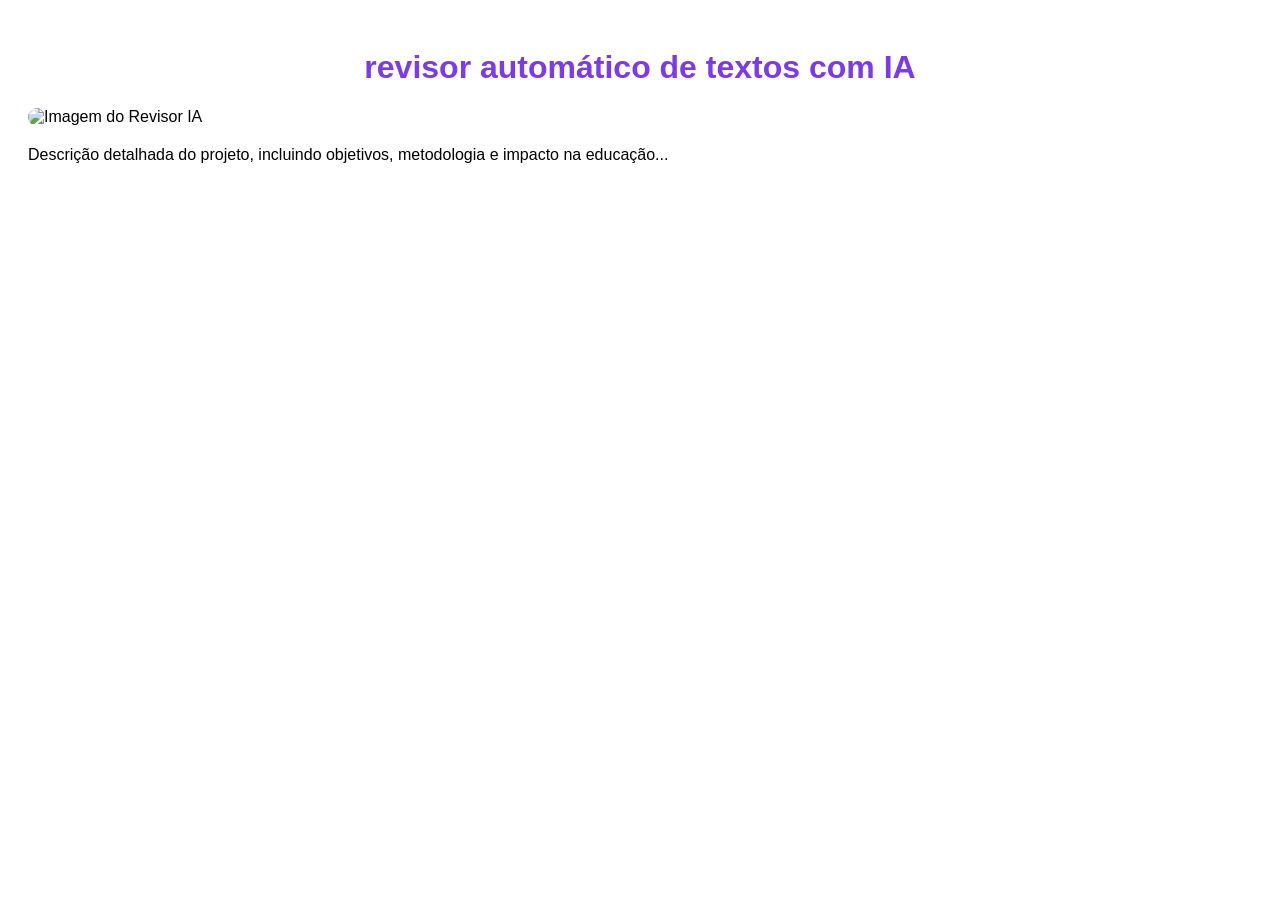
==== projeto1.html @ 21ad7c06 "página de projeto" ====
<!DOCTYPE html>
<html lang="pt-BR">
<head>
    <meta charset="UTF-8">
    <meta name="viewport" content="width=device-width, initial-scale=1.0">
    <title>revisor automático de textos com IA</title>
    <style>
        body { font-family: Arial, sans-serif; text-align: justify; padding: 20px; }
        h1 { color: #7c3aed; text-align: center; }
        img { max-width: 100%; display: block; margin: 20px auto; border-radius: 10px; }
    </style>
</head>
<body>
    <h1>revisor automático de textos com IA</h1>
    <img src="images/revisor-ia.png" alt="Imagem do Revisor IA">
    <p>Descrição detalhada do projeto, incluindo objetivos, metodologia e impacto na educação...</p>
</body>
</html>
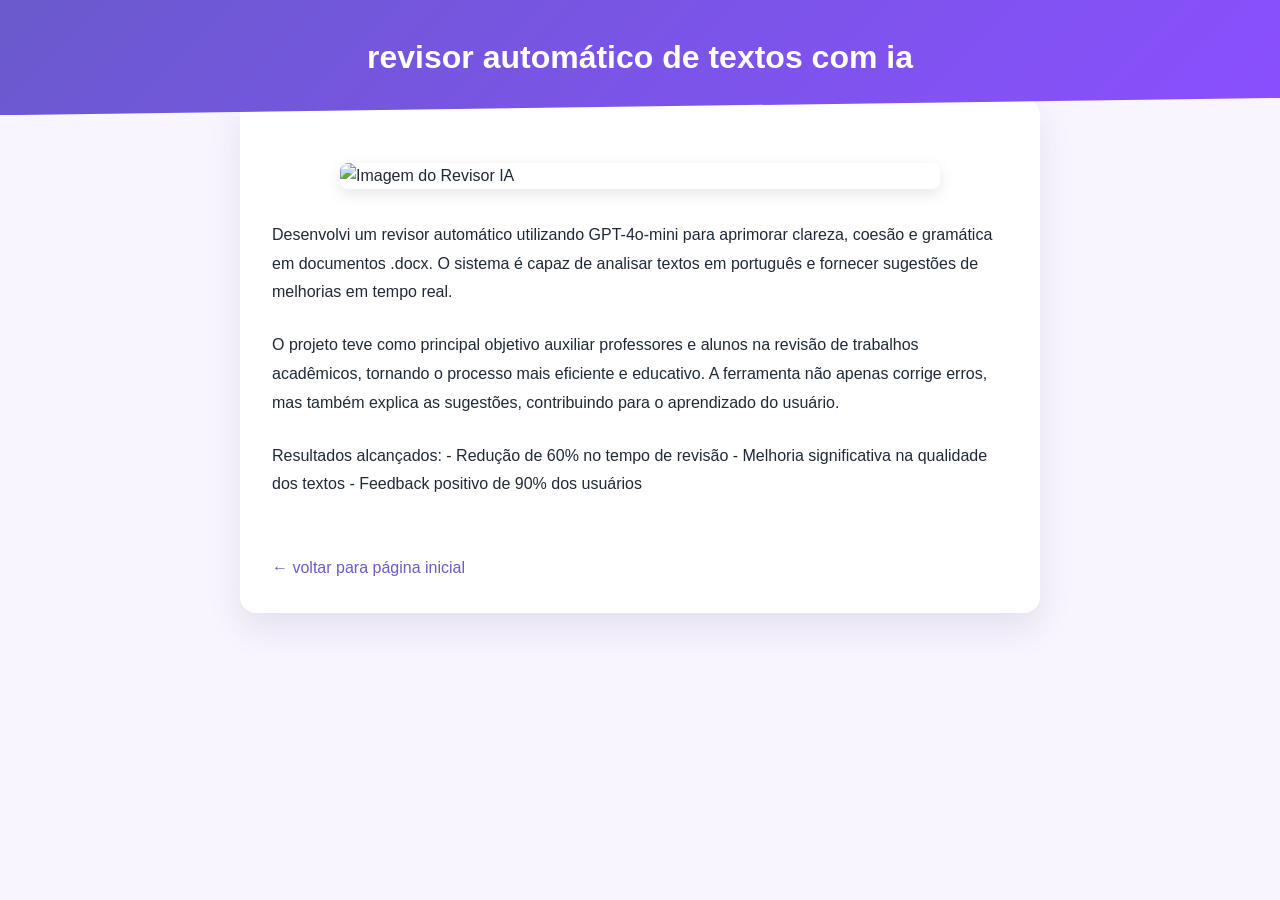
==== commit b951db86: "ajuste de design" ====
--- a/projeto1.html
+++ b/projeto1.html
@@ -5,14 +5,98 @@
     <meta name="viewport" content="width=device-width, initial-scale=1.0">
     <title>revisor automático de textos com IA</title>
     <style>
-        body { font-family: Arial, sans-serif; text-align: justify; padding: 20px; }
-        h1 { color: #7c3aed; text-align: center; }
-        img { max-width: 100%; display: block; margin: 20px auto; border-radius: 10px; }
+        :root {
+            --primary-color: #6a5acd;
+            --secondary-color: #8a4fff;
+            --text-primary: #1f2937;
+            --bg-light: #f8f5ff;
+        }
+
+        body {
+            font-family: 'Inter', -apple-system, BlinkMacSystemFont, sans-serif;
+            line-height: 1.6;
+            color: var(--text-primary);
+            background-color: var(--bg-light);
+            margin: 0;
+            padding: 0;
+        }
+
+        header {
+            background: linear-gradient(135deg, var(--primary-color), var(--secondary-color));
+            color: white;
+            text-align: center;
+            padding: 2rem;
+            clip-path: polygon(0 0, 100% 0, 100% 85%, 0 100%);
+        }
+
+        h1 {
+            font-size: 2rem;
+            text-transform: lowercase;
+            margin: 0;
+        }
+
+        .container {
+            max-width: 800px;
+            margin: 0 auto;
+            padding: 2rem;
+        }
+
+        .project-content {
+            background: white;
+            border-radius: 1rem;
+            padding: 2rem;
+            margin-top: -3rem;
+            box-shadow: 0 15px 35px rgba(50,50,93,0.1);
+        }
+
+        img {
+            width: 100%;
+            max-width: 600px;
+            height: auto;
+            border-radius: 0.5rem;
+            display: block;
+            margin: 2rem auto;
+            box-shadow: 0 5px 15px rgba(0,0,0,0.1);
+        }
+
+        p {
+            margin: 1.5rem 0;
+            line-height: 1.8;
+        }
+
+        .back-button {
+            display: inline-block;
+            margin-top: 2rem;
+            color: var(--primary-color);
+            text-decoration: none;
+            font-weight: 500;
+            transition: color 0.3s;
+        }
+
+        .back-button:hover {
+            color: var(--secondary-color);
+        }
     </style>
 </head>
 <body>
-    <h1>revisor automático de textos com IA</h1>
-    <img src="images/revisor-ia.png" alt="Imagem do Revisor IA">
-    <p>Descrição detalhada do projeto, incluindo objetivos, metodologia e impacto na educação...</p>
+    <header>
+        <h1>revisor automático de textos com IA</h1>
+    </header>
+
+    <div class="container">
+        <div class="project-content">
+            <img src="images/revisor-ia.png" alt="Imagem do Revisor IA">
+            <p>Desenvolvi um revisor automático utilizando GPT-4o-mini para aprimorar clareza, coesão e gramática em documentos .docx. O sistema é capaz de analisar textos em português e fornecer sugestões de melhorias em tempo real.</p>
+            
+            <p>O projeto teve como principal objetivo auxiliar professores e alunos na revisão de trabalhos acadêmicos, tornando o processo mais eficiente e educativo. A ferramenta não apenas corrige erros, mas também explica as sugestões, contribuindo para o aprendizado do usuário.</p>
+            
+            <p>Resultados alcançados:
+            - Redução de 60% no tempo de revisão
+            - Melhoria significativa na qualidade dos textos
+            - Feedback positivo de 90% dos usuários</p>
+
+            <a href="index.html" class="back-button">← voltar para página inicial</a>
+        </div>
+    </div>
 </body>
 </html>
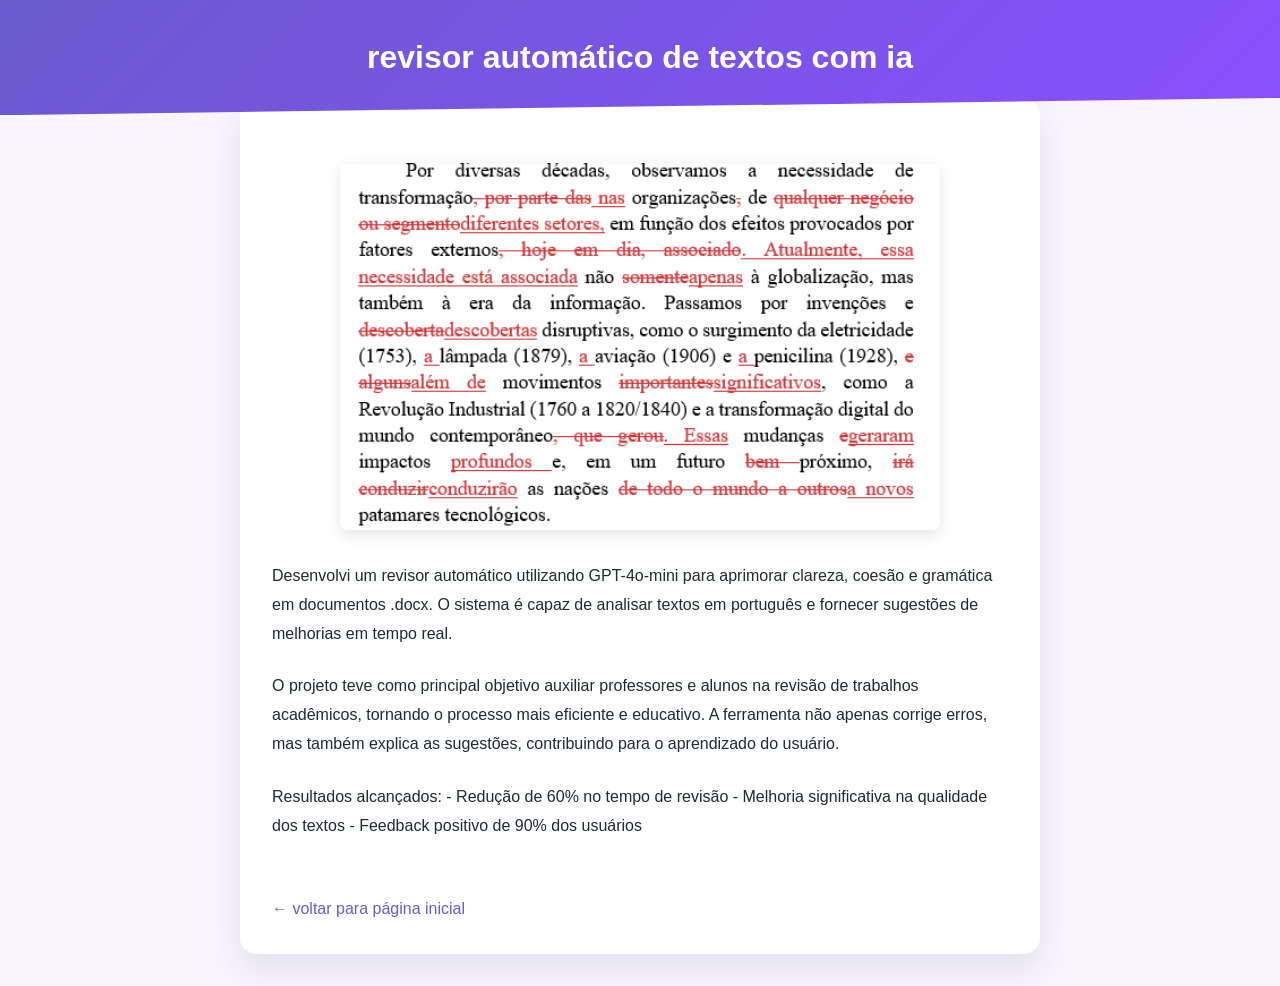
==== commit 1857ff4c: "foto" ====
--- a/projeto1.html
+++ b/projeto1.html
@@ -85,7 +85,7 @@
 
     <div class="container">
         <div class="project-content">
-            <img src="images/revisor-ia.png" alt="Imagem do Revisor IA">
+            <img src="images/print_revisor.png" alt="Imagem do Revisor IA">
             <p>Desenvolvi um revisor automático utilizando GPT-4o-mini para aprimorar clareza, coesão e gramática em documentos .docx. O sistema é capaz de analisar textos em português e fornecer sugestões de melhorias em tempo real.</p>
             
             <p>O projeto teve como principal objetivo auxiliar professores e alunos na revisão de trabalhos acadêmicos, tornando o processo mais eficiente e educativo. A ferramenta não apenas corrige erros, mas também explica as sugestões, contribuindo para o aprendizado do usuário.</p>
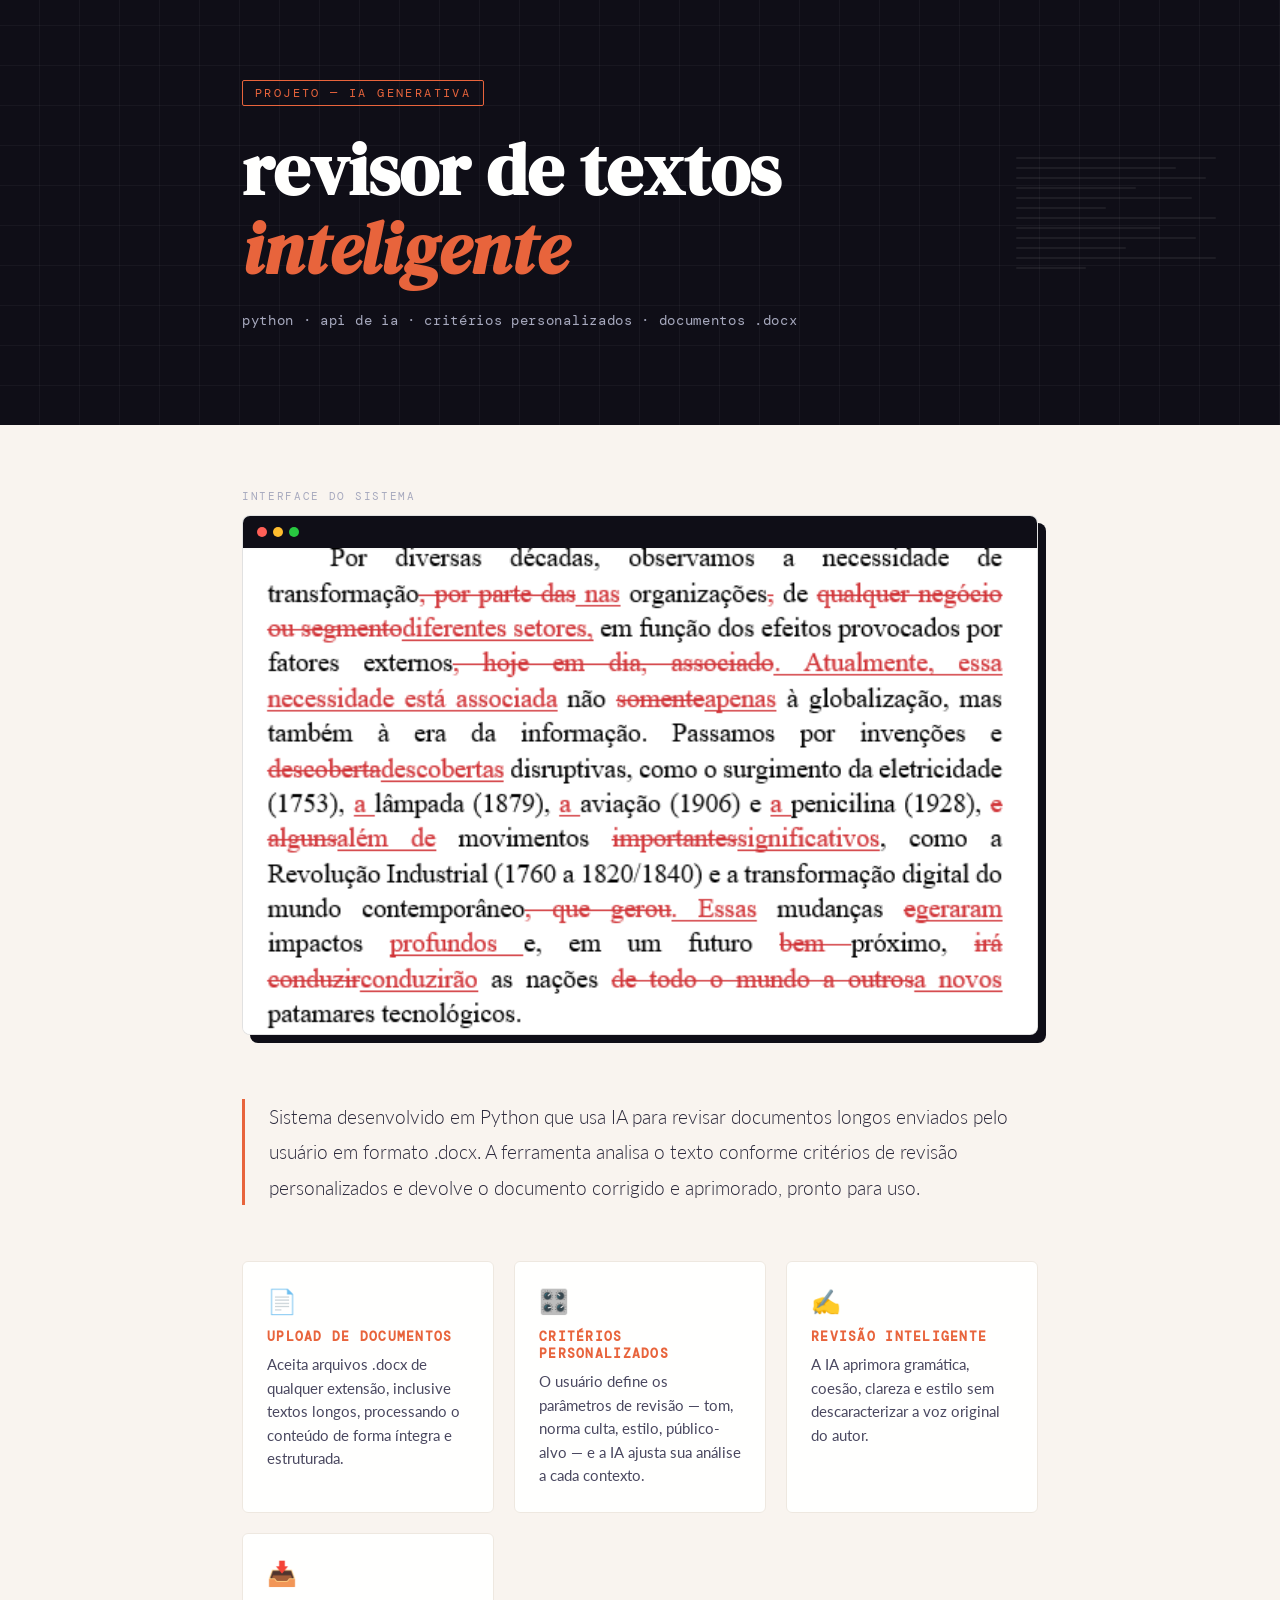
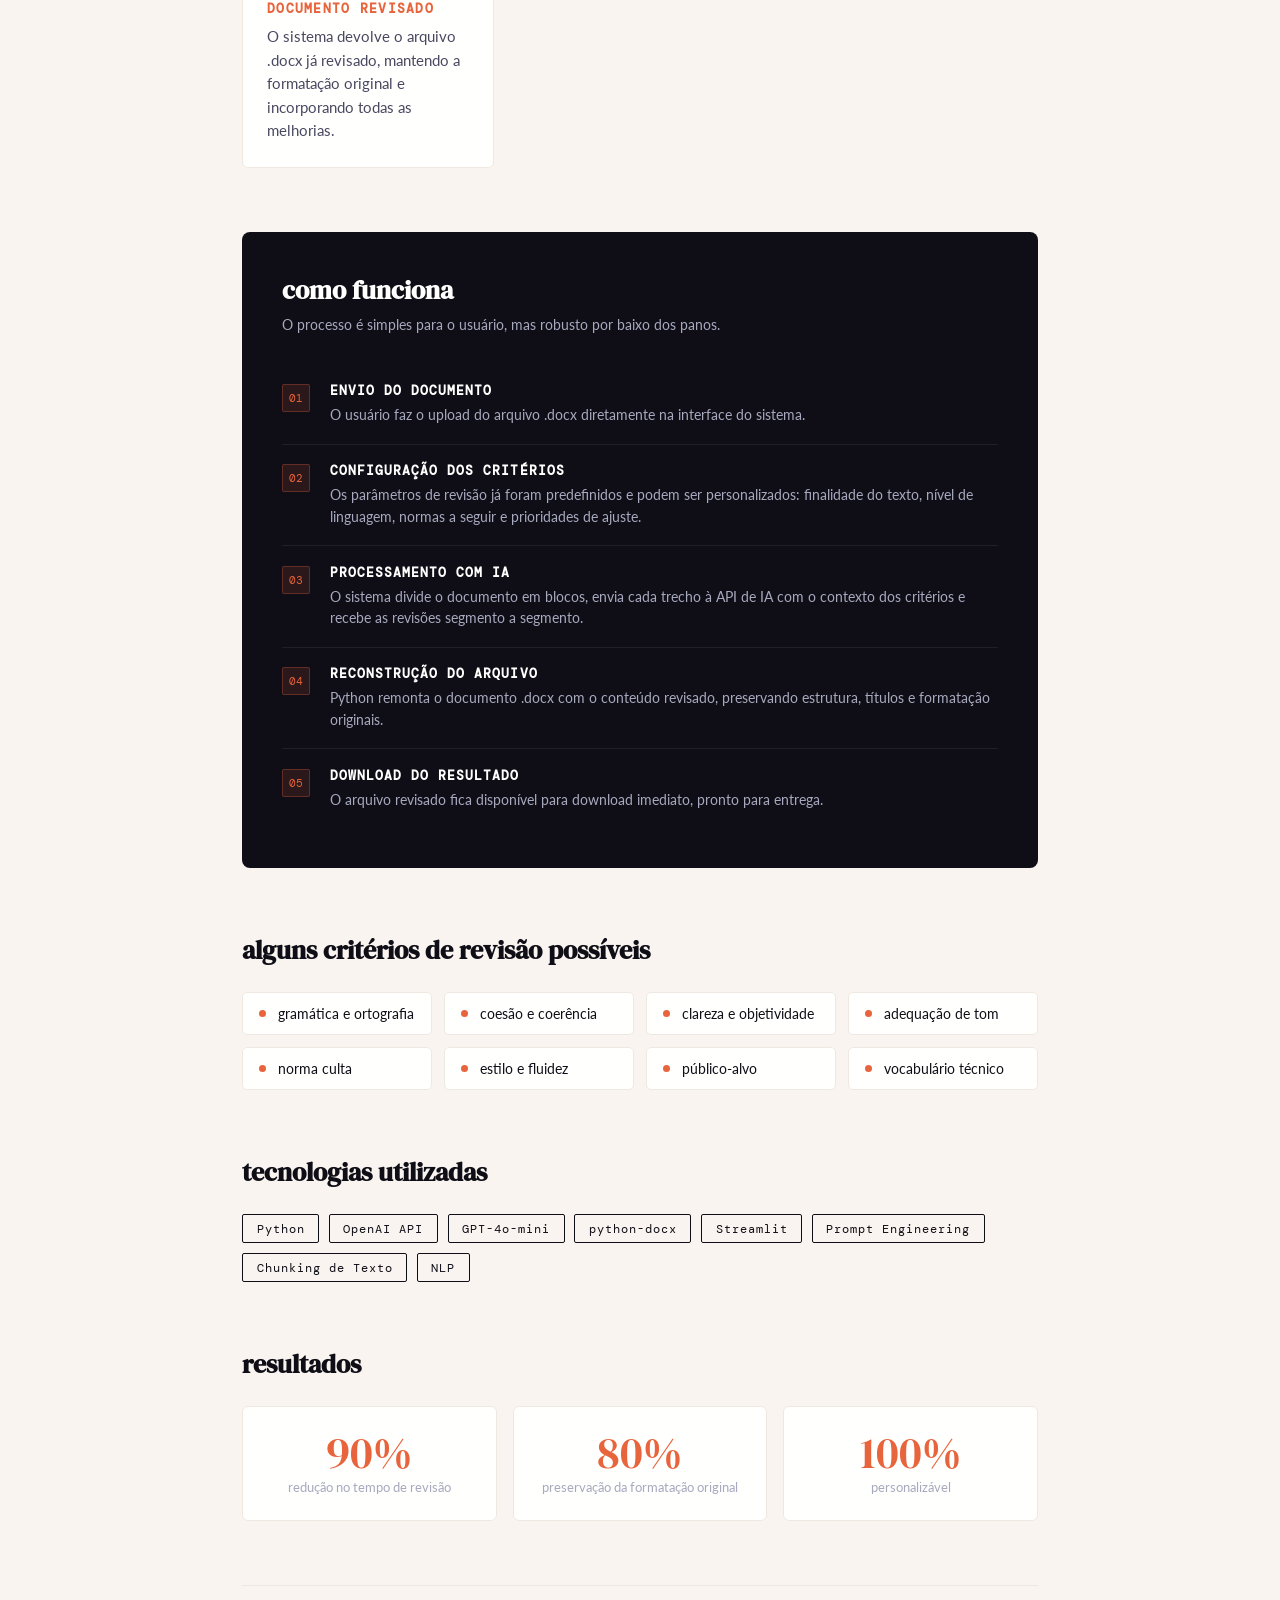
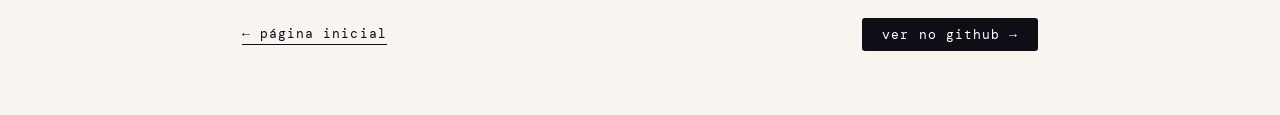
==== commit 23d27022: "Update projeto1.html" ====
--- a/projeto1.html
+++ b/projeto1.html
@@ -4,99 +4,628 @@
     <meta charset="UTF-8">
     <meta name="viewport" content="width=device-width, initial-scale=1.0">
     <title>revisor automático de textos com IA</title>
+    <link rel="preconnect" href="https://fonts.googleapis.com">
+    <link href="https://fonts.googleapis.com/css2?family=DM+Serif+Display:ital@0;1&family=DM+Mono:wght@400;500&family=Lato:wght@300;400;700&display=swap" rel="stylesheet">
     <style>
         :root {
-            --primary-color: #6a5acd;
-            --secondary-color: #8a4fff;
-            --text-primary: #1f2937;
-            --bg-light: #f8f5ff;
-        }
+            --ink: #0f0e17;
+            --paper: #f9f4ef;
+            --accent: #e8643c;
+            --muted: #a7a9be;
+            --light: #fffffe;
+            --mid: #eee8e0;
+        }
+
+        *, *::before, *::after { box-sizing: border-box; margin: 0; padding: 0; }
 
         body {
-            font-family: 'Inter', -apple-system, BlinkMacSystemFont, sans-serif;
+            font-family: 'Lato', sans-serif;
+            background: var(--paper);
+            color: var(--ink);
+            min-height: 100vh;
+        }
+
+        /* ── HEADER ── */
+        header {
+            position: relative;
+            padding: 5rem 2rem 6rem;
+            overflow: hidden;
+            background: var(--ink);
+        }
+
+        header::before {
+            content: '';
+            position: absolute;
+            inset: 0;
+            background:
+                repeating-linear-gradient(0deg, transparent, transparent 39px, rgba(255,255,255,0.04) 39px, rgba(255,255,255,0.04) 40px),
+                repeating-linear-gradient(90deg, transparent, transparent 39px, rgba(255,255,255,0.04) 39px, rgba(255,255,255,0.04) 40px);
+        }
+
+        .header-tag {
+            font-family: 'DM Mono', monospace;
+            font-size: 0.75rem;
+            letter-spacing: 0.2em;
+            text-transform: uppercase;
+            color: var(--accent);
+            display: inline-block;
+            border: 1px solid var(--accent);
+            padding: 0.25rem 0.75rem;
+            border-radius: 2px;
+            margin-bottom: 1.5rem;
+            position: relative;
+            animation: fadeUp 0.6s ease both;
+        }
+
+        h1 {
+            font-family: 'DM Serif Display', serif;
+            font-size: clamp(2.4rem, 6vw, 4.5rem);
+            color: var(--light);
+            line-height: 1.1;
+            max-width: 700px;
+            position: relative;
+            animation: fadeUp 0.6s 0.1s ease both;
+        }
+
+        h1 em {
+            font-style: italic;
+            color: var(--accent);
+        }
+
+        .header-sub {
+            font-family: 'DM Mono', monospace;
+            font-size: 0.85rem;
+            color: var(--muted);
+            margin-top: 1.5rem;
+            position: relative;
+            animation: fadeUp 0.6s 0.2s ease both;
+            letter-spacing: 0.05em;
+        }
+
+        /* Decoração: linhas de texto estilizadas */
+        .header-decoration {
+            position: absolute;
+            right: 5%;
+            top: 50%;
+            transform: translateY(-50%);
+            width: 200px;
+            opacity: 0.06;
+            display: flex;
+            flex-direction: column;
+            gap: 8px;
+        }
+
+        .deco-line {
+            height: 2px;
+            background: white;
+            border-radius: 2px;
+        }
+
+        /* ── MAIN CONTAINER ── */
+        .container {
+            max-width: 860px;
+            margin: 0 auto;
+            padding: 4rem 2rem;
+        }
+
+        /* ── SCREENSHOT ── */
+        .screenshot-wrap {
+            position: relative;
+            margin-bottom: 4rem;
+            animation: fadeUp 0.7s 0.3s ease both;
+        }
+
+        .screenshot-label {
+            font-family: 'DM Mono', monospace;
+            font-size: 0.7rem;
+            letter-spacing: 0.15em;
+            text-transform: uppercase;
+            color: var(--muted);
+            margin-bottom: 0.75rem;
+        }
+
+        .screenshot-frame {
+            border: 1px solid rgba(15,14,23,0.12);
+            border-radius: 8px;
+            overflow: hidden;
+            box-shadow: 8px 8px 0px var(--ink);
+            background: var(--light);
+        }
+
+        .screenshot-bar {
+            background: var(--ink);
+            height: 32px;
+            display: flex;
+            align-items: center;
+            gap: 6px;
+            padding: 0 14px;
+        }
+
+        .dot { width: 10px; height: 10px; border-radius: 50%; }
+        .dot:nth-child(1) { background: #ff5f57; }
+        .dot:nth-child(2) { background: #ffbd2e; }
+        .dot:nth-child(3) { background: #28c840; }
+
+        .screenshot-wrap img {
+            width: 100%;
+            height: auto;
+            display: block;
+        }
+
+        .screenshot-placeholder {
+            width: 100%;
+            height: 280px;
+            background: linear-gradient(135deg, #1a1a2e 0%, #16213e 50%, #0f3460 100%);
+            display: none;
+            align-items: center;
+            justify-content: center;
+            color: rgba(255,255,255,0.2);
+            font-family: 'DM Mono', monospace;
+            font-size: 0.85rem;
+            letter-spacing: 0.1em;
+        }
+
+        /* ── INTRO ── */
+        .intro-text {
+            font-size: 1.2rem;
+            line-height: 1.85;
+            color: #2d2b3d;
+            font-weight: 300;
+            margin-bottom: 3.5rem;
+            border-left: 3px solid var(--accent);
+            padding-left: 1.5rem;
+            animation: fadeUp 0.7s 0.4s ease both;
+        }
+
+        /* ── SECTION TITLE ── */
+        .section-title {
+            font-family: 'DM Serif Display', serif;
+            font-size: 1.6rem;
+            margin-bottom: 1.5rem;
+            color: var(--ink);
+        }
+
+        /* ── FEATURES ── */
+        .feature-grid {
+            display: grid;
+            grid-template-columns: repeat(auto-fit, minmax(240px, 1fr));
+            gap: 1.25rem;
+            margin-bottom: 4rem;
+            animation: fadeUp 0.7s 0.5s ease both;
+        }
+
+        .feature-card {
+            background: var(--light);
+            border: 1px solid var(--mid);
+            border-radius: 6px;
+            padding: 1.5rem;
+            transition: transform 0.2s, box-shadow 0.2s;
+        }
+
+        .feature-card:hover {
+            transform: translateY(-3px);
+            box-shadow: 4px 4px 0 var(--ink);
+        }
+
+        .feature-icon {
+            font-size: 1.5rem;
+            margin-bottom: 0.75rem;
+            display: block;
+        }
+
+        .feature-card h3 {
+            font-family: 'DM Mono', monospace;
+            font-size: 0.8rem;
+            text-transform: uppercase;
+            letter-spacing: 0.1em;
+            color: var(--accent);
+            margin-bottom: 0.5rem;
+        }
+
+        .feature-card p {
+            font-size: 0.92rem;
             line-height: 1.6;
-            color: var(--text-primary);
-            background-color: var(--bg-light);
-            margin: 0;
-            padding: 0;
-        }
-
-        header {
-            background: linear-gradient(135deg, var(--primary-color), var(--secondary-color));
-            color: white;
+            color: #4a4860;
+        }
+
+        /* ── FLOW SECTION ── */
+        .flow-section {
+            background: var(--ink);
+            color: var(--light);
+            border-radius: 8px;
+            padding: 2.5rem;
+            margin-bottom: 4rem;
+            animation: fadeUp 0.7s 0.6s ease both;
+        }
+
+        .flow-section .section-title {
+            color: var(--light);
+            margin-bottom: 0.5rem;
+        }
+
+        .flow-intro {
+            color: var(--muted);
+            font-size: 0.9rem;
+            margin-bottom: 2rem;
+        }
+
+        .flow-steps {
+            display: flex;
+            flex-direction: column;
+            gap: 0;
+        }
+
+        .flow-step {
+            display: flex;
+            gap: 1.25rem;
+            align-items: flex-start;
+            padding: 1.1rem 0;
+            border-bottom: 1px solid rgba(255,255,255,0.07);
+            animation: fadeUp 0.5s ease both;
+        }
+
+        .flow-step:last-child { border-bottom: none; }
+
+        .flow-num {
+            font-family: 'DM Mono', monospace;
+            font-size: 0.7rem;
+            color: var(--accent);
+            background: rgba(232, 100, 60, 0.12);
+            border: 1px solid rgba(232, 100, 60, 0.3);
+            border-radius: 2px;
+            width: 28px;
+            height: 28px;
+            display: flex;
+            align-items: center;
+            justify-content: center;
+            flex-shrink: 0;
+            margin-top: 2px;
+        }
+
+        .flow-content h4 {
+            font-family: 'DM Mono', monospace;
+            font-size: 0.8rem;
+            letter-spacing: 0.08em;
+            text-transform: uppercase;
+            color: var(--light);
+            margin-bottom: 0.3rem;
+        }
+
+        .flow-content p {
+            font-size: 0.88rem;
+            color: var(--muted);
+            line-height: 1.55;
+        }
+
+        /* ── CRITERIA SECTION ── */
+        .criteria-section {
+            margin-bottom: 4rem;
+            animation: fadeUp 0.7s 0.65s ease both;
+        }
+
+        .criteria-grid {
+            display: grid;
+            grid-template-columns: repeat(auto-fit, minmax(180px, 1fr));
+            gap: 0.75rem;
+            margin-top: 1rem;
+        }
+
+        .criteria-item {
+            display: flex;
+            align-items: center;
+            gap: 0.75rem;
+            background: var(--light);
+            border: 1px solid var(--mid);
+            border-radius: 5px;
+            padding: 0.75rem 1rem;
+            font-size: 0.88rem;
+            color: var(--ink);
+            transition: border-color 0.2s, background 0.2s;
+        }
+
+        .criteria-item:hover {
+            border-color: var(--accent);
+            background: #fff8f5;
+        }
+
+        .criteria-dot {
+            width: 7px;
+            height: 7px;
+            border-radius: 50%;
+            background: var(--accent);
+            flex-shrink: 0;
+        }
+
+        /* ── TECH STACK ── */
+        .tech-section {
+            margin-bottom: 4rem;
+            animation: fadeUp 0.7s 0.7s ease both;
+        }
+
+        .tech-tags {
+            display: flex;
+            flex-wrap: wrap;
+            gap: 0.6rem;
+            margin-top: 1rem;
+        }
+
+        .tech-tag {
+            font-family: 'DM Mono', monospace;
+            font-size: 0.78rem;
+            letter-spacing: 0.08em;
+            padding: 0.35rem 0.85rem;
+            border: 1.5px solid var(--ink);
+            border-radius: 2px;
+            background: transparent;
+            transition: background 0.2s, color 0.2s;
+            cursor: default;
+        }
+
+        .tech-tag:hover {
+            background: var(--ink);
+            color: var(--light);
+        }
+
+        /* ── RESULTS ── */
+        .results-section {
+            margin-bottom: 4rem;
+            animation: fadeUp 0.7s 0.75s ease both;
+        }
+
+        .results-grid {
+            display: grid;
+            grid-template-columns: repeat(3, 1fr);
+            gap: 1rem;
+            margin-top: 1.5rem;
+        }
+
+        .result-card {
+            background: var(--light);
+            border: 1px solid var(--mid);
+            border-radius: 6px;
+            padding: 1.5rem 1rem;
             text-align: center;
-            padding: 2rem;
-            clip-path: polygon(0 0, 100% 0, 100% 85%, 0 100%);
-        }
-
-        h1 {
-            font-size: 2rem;
-            text-transform: lowercase;
-            margin: 0;
-        }
-
-        .container {
-            max-width: 800px;
-            margin: 0 auto;
-            padding: 2rem;
-        }
-
-        .project-content {
-            background: white;
-            border-radius: 1rem;
-            padding: 2rem;
-            margin-top: -3rem;
-            box-shadow: 0 15px 35px rgba(50,50,93,0.1);
-        }
-
-        img {
-            width: 100%;
-            max-width: 600px;
-            height: auto;
-            border-radius: 0.5rem;
+        }
+
+        .result-number {
+            font-family: 'DM Serif Display', serif;
+            font-size: 2.8rem;
+            color: var(--accent);
+            line-height: 1;
             display: block;
-            margin: 2rem auto;
-            box-shadow: 0 5px 15px rgba(0,0,0,0.1);
-        }
-
-        p {
-            margin: 1.5rem 0;
-            line-height: 1.8;
+        }
+
+        .result-label {
+            font-size: 0.82rem;
+            color: var(--muted);
+            margin-top: 0.4rem;
+            line-height: 1.4;
+        }
+
+        /* ── NAV ── */
+        .nav-row {
+            display: flex;
+            justify-content: space-between;
+            align-items: center;
+            padding-top: 2rem;
+            border-top: 1px solid var(--mid);
+            animation: fadeUp 0.7s 0.85s ease both;
         }
 
         .back-button {
-            display: inline-block;
-            margin-top: 2rem;
-            color: var(--primary-color);
+            font-family: 'DM Mono', monospace;
+            font-size: 0.82rem;
+            letter-spacing: 0.08em;
+            color: var(--ink);
             text-decoration: none;
-            font-weight: 500;
-            transition: color 0.3s;
-        }
-
-        .back-button:hover {
-            color: var(--secondary-color);
+            display: inline-flex;
+            align-items: center;
+            gap: 0.5rem;
+            border-bottom: 1px solid currentColor;
+            padding-bottom: 2px;
+            transition: color 0.2s;
+        }
+
+        .back-button:hover { color: var(--accent); }
+
+        .github-link {
+            font-family: 'DM Mono', monospace;
+            font-size: 0.82rem;
+            letter-spacing: 0.08em;
+            color: var(--light);
+            background: var(--ink);
+            text-decoration: none;
+            padding: 0.5rem 1.25rem;
+            border-radius: 3px;
+            transition: background 0.2s;
+        }
+
+        .github-link:hover { background: var(--accent); }
+
+        /* ── ANIMATIONS ── */
+        @keyframes fadeUp {
+            from { opacity: 0; transform: translateY(18px); }
+            to   { opacity: 1; transform: translateY(0); }
+        }
+
+        @media (max-width: 600px) {
+            .results-grid { grid-template-columns: 1fr; }
+            .header-decoration { display: none; }
+            .flow-section { padding: 1.75rem; }
         }
     </style>
 </head>
 <body>
-    <header>
-        <h1>revisor automático de textos com IA</h1>
-    </header>
-
-    <div class="container">
-        <div class="project-content">
-            <img src="images/print_revisor.png" alt="Imagem do Revisor IA">
-            <p>Desenvolvi um revisor automático utilizando GPT-4o-mini para aprimorar clareza, coesão e gramática em documentos .docx. O sistema é capaz de analisar textos em português e fornecer sugestões de melhorias em tempo real.</p>
-            
-            <p>O projeto teve como principal objetivo auxiliar professores e alunos na revisão de trabalhos acadêmicos, tornando o processo mais eficiente e educativo. A ferramenta não apenas corrige erros, mas também explica as sugestões, contribuindo para o aprendizado do usuário.</p>
-            
-            <p>Resultados alcançados:
-            - Redução de 60% no tempo de revisão
-            - Melhoria significativa na qualidade dos textos
-            - Feedback positivo de 90% dos usuários</p>
-
-            <a href="index.html" class="back-button">← voltar para página inicial</a>
-        </div>
-    </div>
+
+<header>
+    <!-- Decoração: linhas evocando linhas de texto -->
+    <div class="header-decoration" aria-hidden="true">
+        <div class="deco-line" style="width:100%"></div>
+        <div class="deco-line" style="width:80%"></div>
+        <div class="deco-line" style="width:95%"></div>
+        <div class="deco-line" style="width:60%"></div>
+        <div class="deco-line" style="width:88%"></div>
+        <div class="deco-line" style="width:45%"></div>
+        <div class="deco-line" style="width:100%"></div>
+        <div class="deco-line" style="width:72%"></div>
+        <div class="deco-line" style="width:90%"></div>
+        <div class="deco-line" style="width:55%"></div>
+        <div class="deco-line" style="width:100%"></div>
+        <div class="deco-line" style="width:35%"></div>
+    </div>
+
+    <div class="container" style="padding-top:0; padding-bottom:0;">
+        <div class="header-tag">projeto — ia generativa</div>
+        <h1>revisor de textos <em>inteligente</em></h1>
+        <p class="header-sub">python · api de ia · critérios personalizados · documentos .docx</p>
+    </div>
+</header>
+
+<div class="container">
+
+    <!-- SCREENSHOT -->
+    <div class="screenshot-wrap">
+        <div class="screenshot-label">interface do sistema</div>
+        <div class="screenshot-frame">
+            <div class="screenshot-bar">
+                <div class="dot"></div>
+                <div class="dot"></div>
+                <div class="dot"></div>
+            </div>
+            <img src="images/print_revisor.png" alt="Interface do Revisor de Textos com IA"
+                 onerror="this.style.display='none'; this.nextElementSibling.style.display='flex';">
+            <div class="screenshot-placeholder">[ screenshot do sistema ]</div>
+        </div>
+    </div>
+
+    <!-- INTRO -->
+    <p class="intro-text">
+        Sistema desenvolvido em Python que usa IA para revisar documentos longos enviados pelo usuário em formato .docx. A ferramenta analisa o texto conforme critérios de revisão personalizados e devolve o documento corrigido e aprimorado, pronto para uso.
+    </p>
+
+    <!-- FEATURES -->
+    <div class="feature-grid">
+        <div class="feature-card">
+            <span class="feature-icon">📄</span>
+            <h3>upload de documentos</h3>
+            <p>Aceita arquivos .docx de qualquer extensão, inclusive textos longos, processando o conteúdo de forma íntegra e estruturada.</p>
+        </div>
+        <div class="feature-card">
+            <span class="feature-icon">🎛️</span>
+            <h3>critérios personalizados</h3>
+            <p>O usuário define os parâmetros de revisão — tom, norma culta, estilo, público-alvo — e a IA ajusta sua análise a cada contexto.</p>
+        </div>
+        <div class="feature-card">
+            <span class="feature-icon">✍️</span>
+            <h3>revisão inteligente</h3>
+            <p>A IA aprimora gramática, coesão, clareza e estilo sem descaracterizar a voz original do autor.</p>
+        </div>
+        <div class="feature-card">
+            <span class="feature-icon">📥</span>
+            <h3>documento revisado</h3>
+            <p>O sistema devolve o arquivo .docx já revisado, mantendo a formatação original e incorporando todas as melhorias.</p>
+        </div>
+    </div>
+
+    <!-- FLOW -->
+    <div class="flow-section">
+        <h2 class="section-title">como funciona</h2>
+        <p class="flow-intro">O processo é simples para o usuário, mas robusto por baixo dos panos.</p>
+        <div class="flow-steps">
+            <div class="flow-step">
+                <div class="flow-num">01</div>
+                <div class="flow-content">
+                    <h4>envio do documento</h4>
+                    <p>O usuário faz o upload do arquivo .docx diretamente na interface do sistema.</p>
+                </div>
+            </div>
+            <div class="flow-step">
+                <div class="flow-num">02</div>
+                <div class="flow-content">
+                    <h4>configuração dos critérios</h4>
+                    <p>Os parâmetros de revisão já foram predefinidos e podem ser personalizados: finalidade do texto, nível de linguagem, normas a seguir e prioridades de ajuste.</p>
+                </div>
+            </div>
+            <div class="flow-step">
+                <div class="flow-num">03</div>
+                <div class="flow-content">
+                    <h4>processamento com ia</h4>
+                    <p>O sistema divide o documento em blocos, envia cada trecho à API de IA com o contexto dos critérios e recebe as revisões segmento a segmento.</p>
+                </div>
+            </div>
+            <div class="flow-step">
+                <div class="flow-num">04</div>
+                <div class="flow-content">
+                    <h4>reconstrução do arquivo</h4>
+                    <p>Python remonta o documento .docx com o conteúdo revisado, preservando estrutura, títulos e formatação originais.</p>
+                </div>
+            </div>
+            <div class="flow-step">
+                <div class="flow-num">05</div>
+                <div class="flow-content">
+                    <h4>download do resultado</h4>
+                    <p>O arquivo revisado fica disponível para download imediato, pronto para entrega.</p>
+                </div>
+            </div>
+        </div>
+    </div>
+
+    <!-- CRITERIA -->
+    <div class="criteria-section">
+        <h2 class="section-title">alguns critérios de revisão possíveis</h2>
+        <div class="criteria-grid">
+            <div class="criteria-item"><div class="criteria-dot"></div>gramática e ortografia</div>
+            <div class="criteria-item"><div class="criteria-dot"></div>coesão e coerência</div>
+            <div class="criteria-item"><div class="criteria-dot"></div>clareza e objetividade</div>
+            <div class="criteria-item"><div class="criteria-dot"></div>adequação de tom</div>
+            <div class="criteria-item"><div class="criteria-dot"></div>norma culta</div>
+            <div class="criteria-item"><div class="criteria-dot"></div>estilo e fluidez</div>
+            <div class="criteria-item"><div class="criteria-dot"></div>público-alvo</div>
+            <div class="criteria-item"><div class="criteria-dot"></div>vocabulário técnico</div>
+        </div>
+    </div>
+
+    <!-- TECH -->
+    <div class="tech-section">
+        <h2 class="section-title">tecnologias utilizadas</h2>
+        <div class="tech-tags">
+            <span class="tech-tag">Python</span>
+            <span class="tech-tag">OpenAI API</span>
+            <span class="tech-tag">GPT-4o-mini</span>
+            <span class="tech-tag">python-docx</span>
+            <span class="tech-tag">Streamlit</span>
+            <span class="tech-tag">Prompt Engineering</span>
+            <span class="tech-tag">Chunking de Texto</span>
+            <span class="tech-tag">NLP</span>
+        </div>
+    </div>
+
+    <!-- RESULTS -->
+    <div class="results-section">
+        <h2 class="section-title">resultados</h2>
+        <div class="results-grid">
+            <div class="result-card">
+                <span class="result-number">90%</span>
+                <span class="result-label">redução no tempo de revisão</span>
+            </div>
+            <div class="result-card">
+                <span class="result-number">80%</span>
+                <span class="result-label">preservação da formatação original</span>
+            </div>
+            <div class="result-card">
+                <span class="result-number">100%</span>
+                <span class="result-label">personalizável</span>
+            </div>
+        </div>
+    </div>
+
+    <!-- NAV -->
+    <div class="nav-row">
+        <a href="index.html" class="back-button">← página inicial</a>
+        <a href="#" class="github-link">ver no github →</a>
+    </div>
+
+</div>
+
 </body>
 </html>
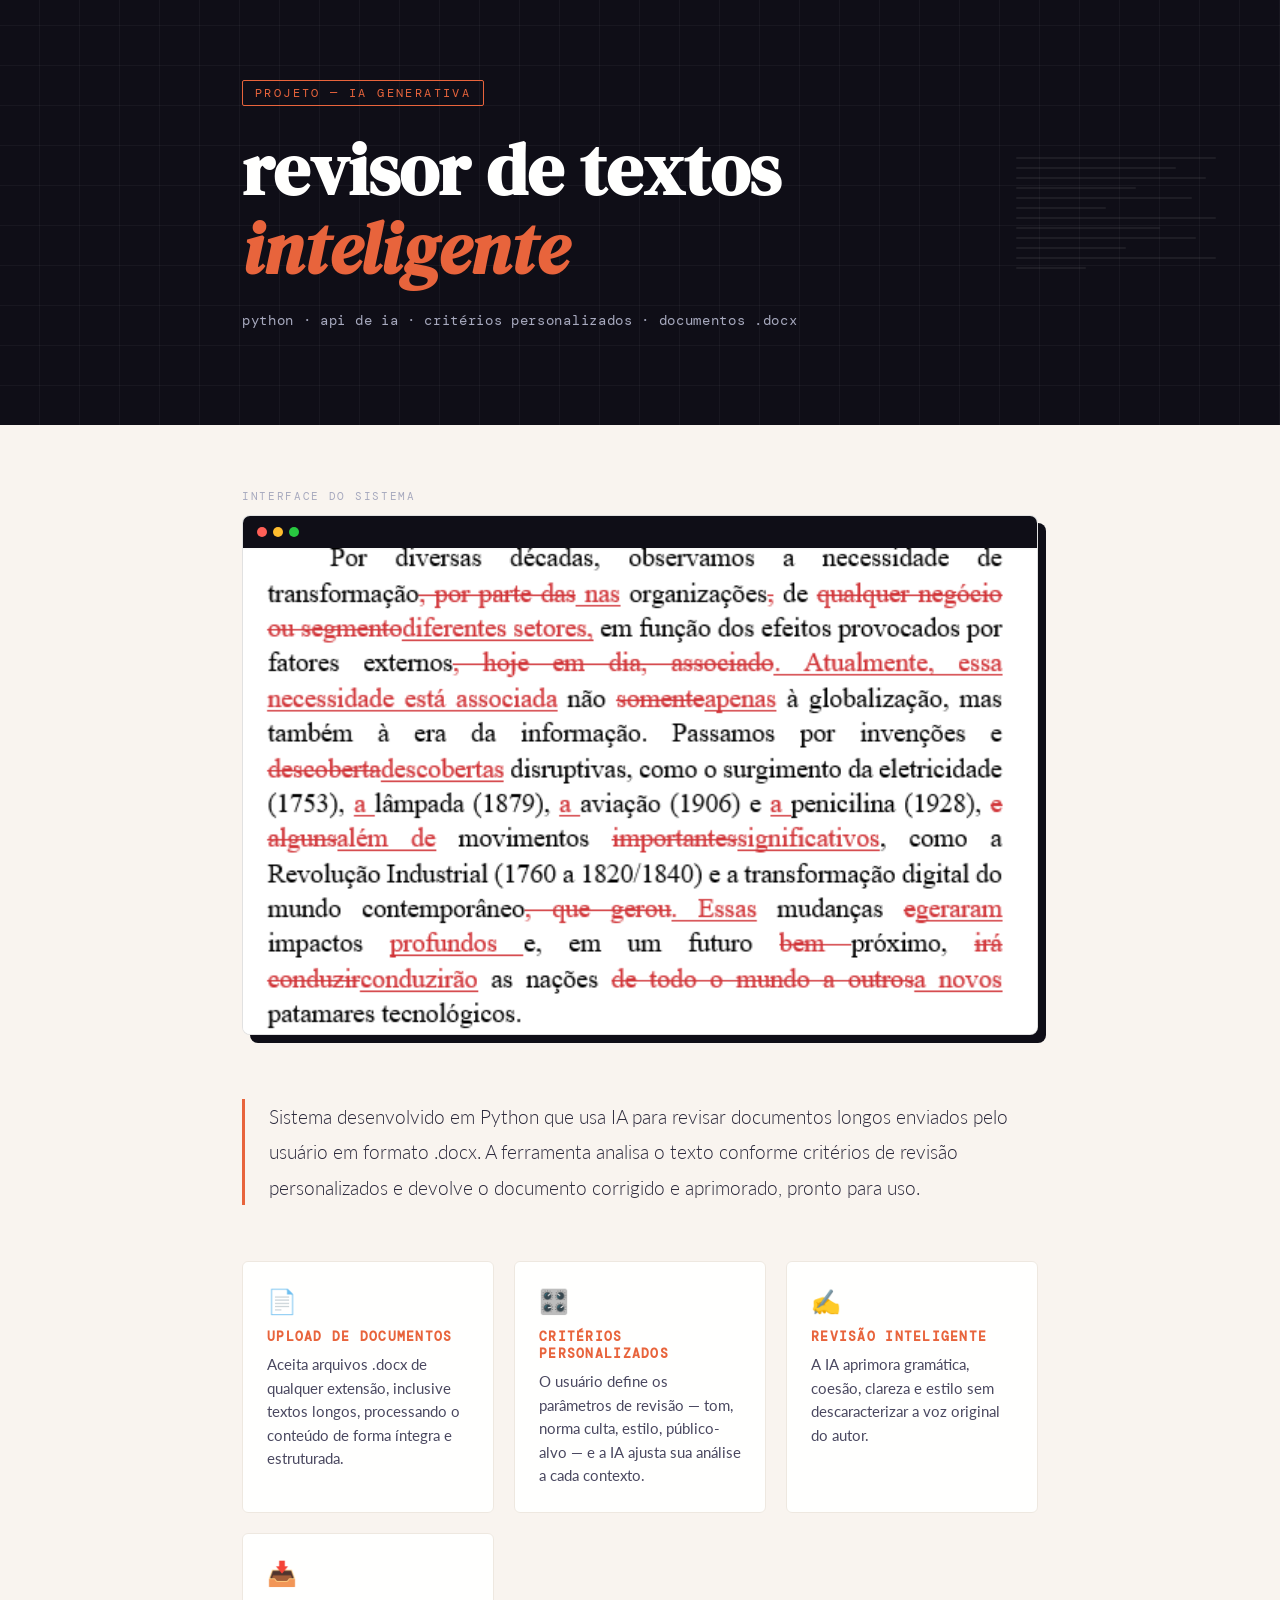
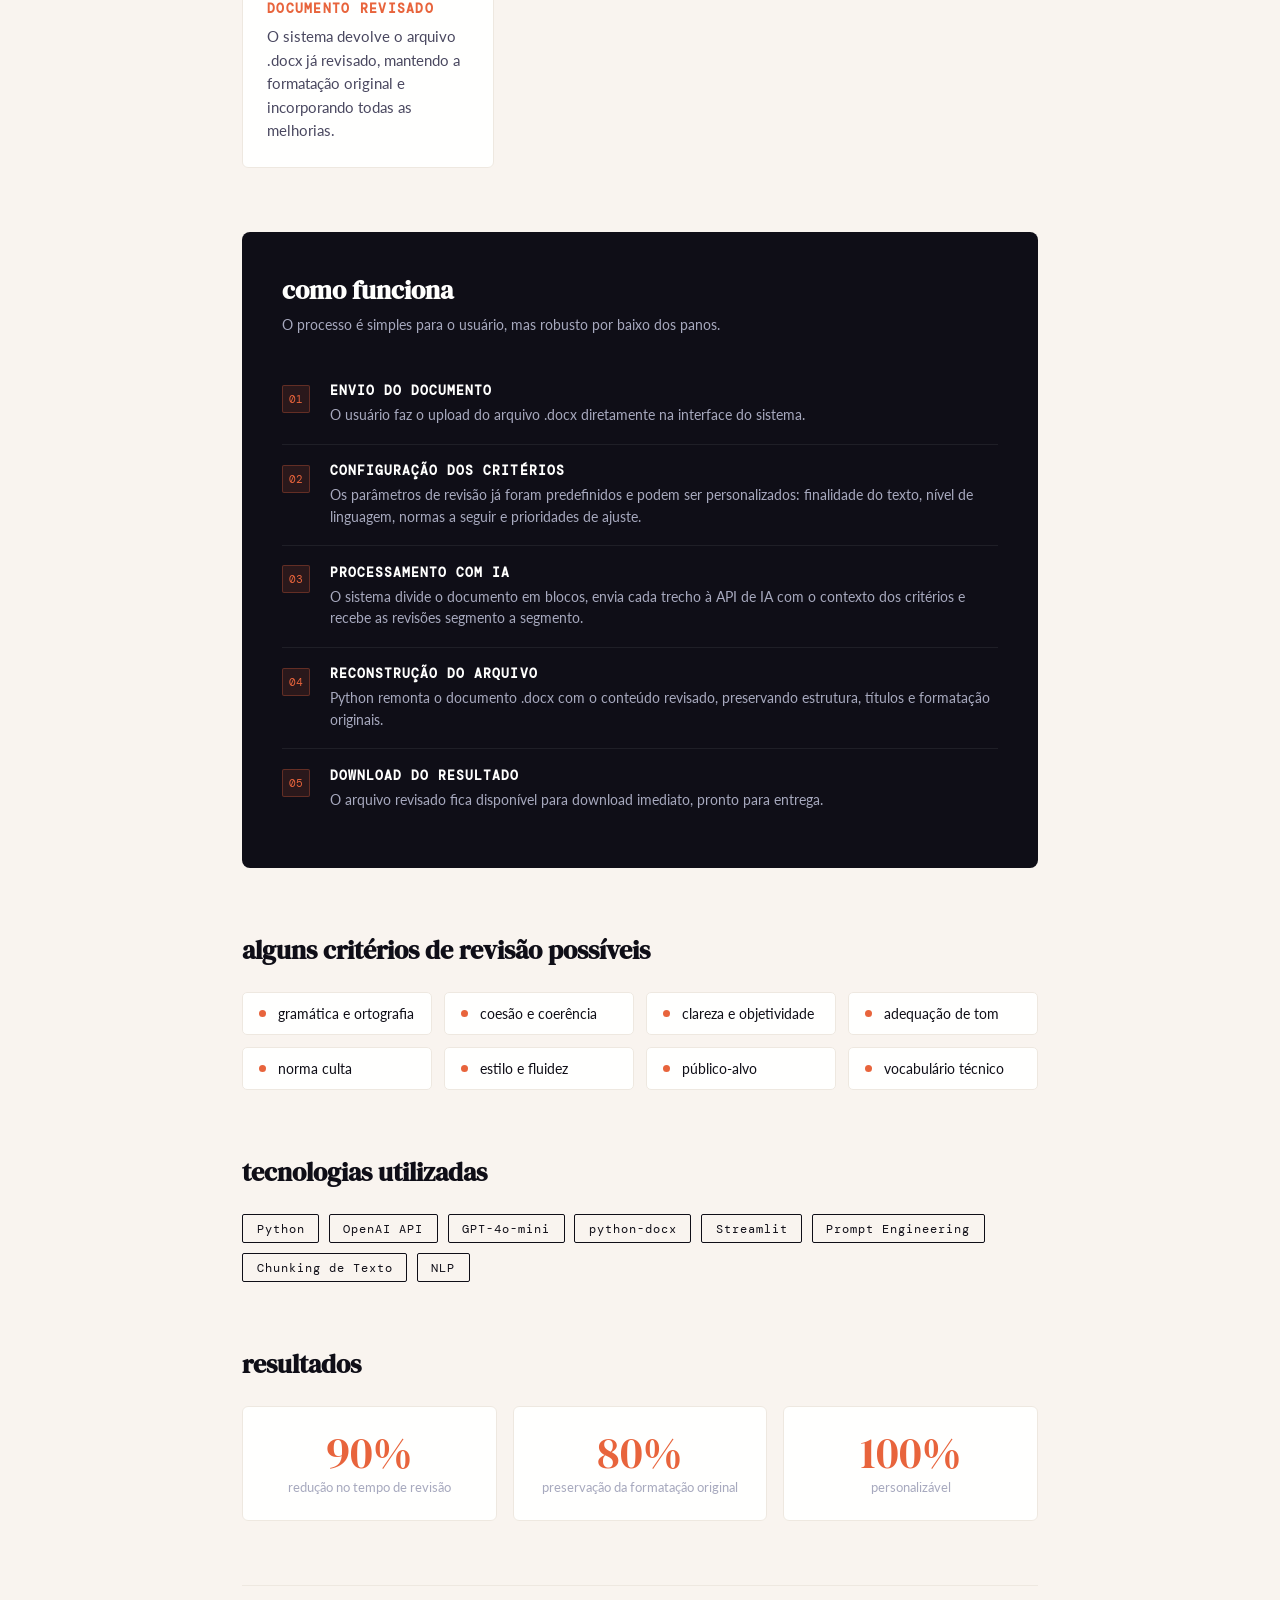
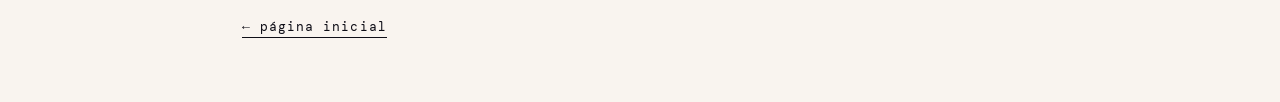
==== commit 8c556543: "Remove GitHub link from navigation Removed GitHub link from navigation." ====
--- a/projeto1.html
+++ b/projeto1.html
@@ -622,7 +622,6 @@
     <!-- NAV -->
     <div class="nav-row">
         <a href="index.html" class="back-button">← página inicial</a>
-        <a href="#" class="github-link">ver no github →</a>
     </div>
 
 </div>
